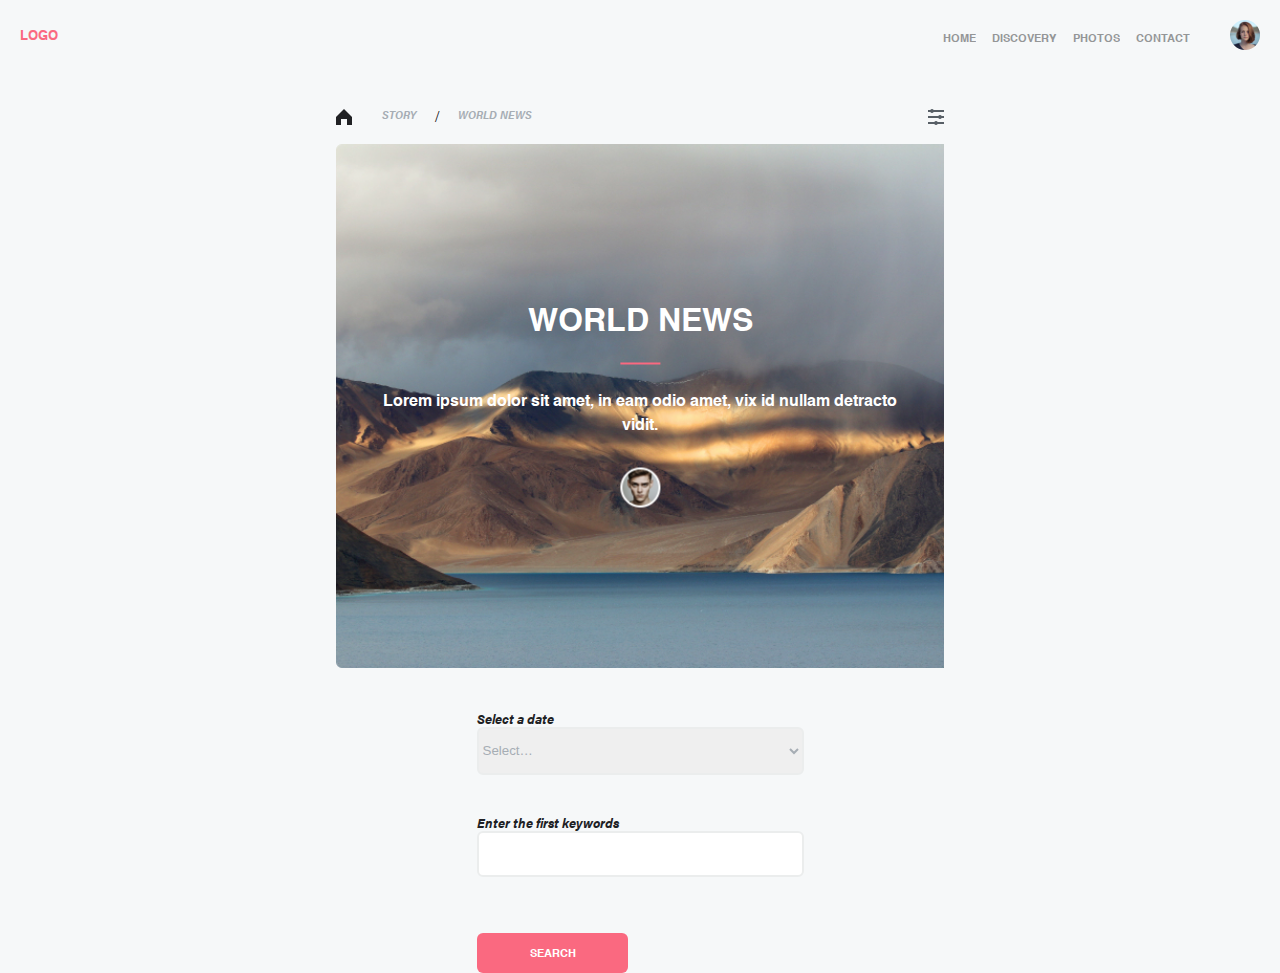
==== second.html @ 4803e019 "add second html world news" ====
<!DOCTYPE html>
<html lang="en">

<head>
    <meta charset="UTF-8">
    <meta http-equiv="X-UA-Compatible" content="IE=edge">
    <meta name="viewport" content="width=device-width, initial-scale=1.0">
    <link rel="stylesheet" href="styles/reset.css">
    <link rel="stylesheet" href="styles/style.css">
    <link rel="stylesheet" href="styles/font.css">
    <link rel="stylesheet" href="styles/media.css">
    <title>Document</title>
</head>

<body>
    <header class="header hide-header">
        <div class="header-container">
            <div class="header--logo-container">
                <a href="#home" class="header--logo">LOGO</a>
            </div>
            <div class="header--nav-container">
                <nav class="navbar">
                    <ul class="navbar-ul">
                        <li class="navbar-li"><a href="#home" class="navbar-link">HOME</a></li>
                        <li class="navbar-li"><a href="#discovery" class="navbar-link">DISCOVERY</a></li>
                        <li class="navbar-li"><a href="#photos" class="navbar-link">PHOTOS</a></li>
                        <li class="navbar-li"><a href="#contact" class="navbar-link">CONTACT</a></li>
                    </ul>
                </nav>
                <div class="header--img">
                    <a href="#secondpage"><img src="images/header/christopher.png" alt="christopher"></a>
                </div>
            </div>
        </div>
    </header>
    <section class="section-style">
        <div class="container">
            <div class="container-header">
                <div class="left-icons">
                    <a href="index.html" class="hide-back-arrow">
                        <svg xmlns="http://www.w3.org/2000/svg" width="16" height="16" viewBox="0 0 16 16">
                            <path id="Arrow_Back" data-name="Arrow Back"
                                d="M16,7H3.8L9.4,1.4,8,0,0,8l8,8,1.4-1.4L3.8,9H16Z" fill="#343638" />
                        </svg>
                    </a>
                    <div class="hide-arrow">
                        <a href="#">
                            <svg xmlns="http://www.w3.org/2000/svg" width="16" height="16" viewBox="0 0 16 16">
                                <path id="home" d="M0,8,8,0l8,8v8H11V10H5v6H0Z" fill="#202124" />
                            </svg>
                        </a>
                        <a href="#" class="story">STORY </a>
                        <span>/</span>
                        <a href="#" class="world"> WORLD NEWS</a>
                    </div>
                </div>
                <div class="right-icon">
                    <a href="#">
                        <svg xmlns="http://www.w3.org/2000/svg" width="16" height="16" viewBox="0 0 16 16">
                            <path id="filter"
                                d="M16,1V3H5.7A1.945,1.945,0,0,1,2.3,3H0V1H2.3A1.945,1.945,0,0,1,5.7,1ZM12,6a1.936,1.936,0,0,0-1.7,1H0V9H10.3a1.945,1.945,0,0,0,3.4,0H16V7H13.7A1.936,1.936,0,0,0,12,6ZM8,12a1.936,1.936,0,0,0-1.7,1H0v2H6.3a1.945,1.945,0,0,0,3.4,0H16V13H9.7A1.936,1.936,0,0,0,8,12Z"
                                fill="#575f66" />
                        </svg>
                    </a>
                </div>
            </div>
            <div class="container-img-form">
                <div class="main-image-container">
                    <div class="main-img">
                        <img class="img" src="secondHtml/worldNews/mainImg.png" alt="">
                    </div>
                    <div class="main-img-text">
                        <h2>WORLD NEWS</h2>
                        <p>Lorem ipsum dolor sit amet, in eam odio amet, vix id nullam detracto vidit.</p>
                        <img src="secondHtml/worldNews/avatar.png" alt="">
                    </div>
                </div>
                <div class="forms-container">
                    <form class="form-section" action="/action_page.php">
                        <div class="select-form">
                            <label for="date" class="select-label">Select a date</label>
                            <select name="date" id="date">
                                <option value="select">Select…</option>
                                <option value="january">January</option>
                                <option value="March">March</option>
                                <option value="April">April</option>
                            </select>
                        </div>
                        <div class="input-form">
                            <label for="key" class="input-label">Enter the first keywords</label>
                            <input type="text" id="key">
                        </div>
                        <div class="search-button">
                            <button type="button" class="search-btn">SEARCH</button>
                        </div>
                    </form>
                </div>
            </div>
        </div>
    </section>
</body>

</html>
---- styles/style.css ----
*{
    box-sizing: border-box;
}

/*header*/
.header{
    background-color: #F6F8F9;
}
.header-container{
    max-width: calc(100vw - 40px);
    display: flex;
    justify-content: space-between;
    vertical-align: center;
    margin: 0 auto;
    padding: 20px 0 20px 0;
}
.header--logo-container{
    display: flex;
    align-items: center;
}
.header--logo{
    text-transform: uppercase;
    color: #FA6980;
    font-size: 13px;
    font-family: 'Helvetica-Bold';
}
.header--logo:hover{
    color: #FA6980;
    opacity: 70%;
}
.header--nav-container{
    max-width: 317px;
    width: 100%;
    display: flex;
    justify-content: space-between;
    flex-wrap: wrap;
    align-items: center;
}
.navbar{
    max-width: 247px;
    width: 100%;
}
.navbar-ul{
    display: flex;
    justify-content: space-between;
}
.navbar-link{
    text-transform: uppercase;
    color: #343638;
    opacity: 50%;
    font-size: 11px;
    font-family: 'Helvetica-Bold';
}
.navbar-link:hover{
    color: #343638;
    opacity: 100%;
}
.header--img{
    max-width: 30px;
}
.header--img img{
    width: 100%;
}
/* img-section */
.news--img-container{
    max-width: 840px;
    width: 100%;
}
.news--img img{
    width: 100%;
}
.news--img-container{
    position: relative;
}
.img--text-overlay{
    position: absolute;
    top: 50%;
    left: 50%;
    transform: translate(-50%, -50%);
    width: 90%;
}
.img--text-overlay h1{
    color:#FFFFFF ;
    font-size: 20px;
    font-family: 'Helvetica-Bold';
}
h1::after{
    content: "";
    display: block;
    max-width: 560px;
    width: 100%;
    height: 2px;
    margin-top: 25px;
    margin-bottom: 25px;
    background-color: #FFFFFF;
  }
  .img--text-overlay h2{
    color: #FFFFFF;
    font-size: 20px;
    font-family: 'Helvetica-Bold';
}
.img--text-overlay p {
    color: #FFFFFF;
    font-size: 13px;
    font-family: 'HelveticaRegular';
    margin: 15px 0 15px 0;
    max-width: 560px;
    width: 100%;
}
button{
    font-size: 11px;
    color: #FFFFFF;
    background-color: #FA6980;
    padding: 12px 30px 12px 30px;
    border-radius: 6px;
    border: none;
    cursor: pointer;
    font-family: 'Helvetica-Bold'; 
} 

/* more news */
.more-news-container{
    max-width: 327px;
    width: 100%;
    margin: 40px auto;
}
.more-news--heading{
    width: 100%;
    display: flex;
    justify-content: space-between;
    margin-bottom: 39px;
    border-bottom: 2px solid #EBEDED;
    padding-bottom: 41px;
}
.more-news--heading h2{
    color:#202124 ;
    font-size:24px ;
    font-family: 'Helvetica-Bold';
    text-transform: uppercase;
}
.arrow-left{
    margin-right: 32px;
}
.more-news-container h3{
    color: #FA6980;
    font-size: 16px;
    font-family: 'Helvetica-Bold';
    text-transform: uppercase;
    margin-bottom: 20px;
}
.more-news-container h4{
    color: #202124;
    font-size: 16px;
    font-family: 'Helvetica-Bold';
    margin-bottom:10px ;
}
.more-news-container p {
    color:#A6ADB4 ;
    font-size:16px ;
    font-family: 'AcuminPro';
    margin-bottom:12px ;
}
.more-news-container .time-txt{
    color: #A6ADB4;
    margin-left: 10px;
    font-style: italic;
    font-size: 13px;
    font-family: 'HelveticaOblique';
}
  .more-news--travell{ 
    margin-bottom: 41px;
}

/* trending */
.trending-container{
    max-width: 327px;
    width: 100%;
    margin: 80px auto;
}
.trending-heading{
    width: 100%;
    display: flex;
    justify-content: space-between;
    margin-bottom: 40px;
}
.trending-heading h2{
    color:#202124 ;
    font-size:24px ;
    font-family: 'Helvetica-Bold';
    text-transform: uppercase;
}
.article-img{
    margin-bottom:32px ;
}
.article-img img{
    width: 100%;
}
.article-txt h4{
    color: #202124;
    font-size: 16px;
    font-family: 'Helvetica-Bold';
    margin-bottom:10px ;
}
.article-txt p {
    color:#A6ADB4 ;
    font-size:13px ;
    font-family: 'AcuminPro';
    margin-bottom:12px ;
}
.article .time-txt{
    color: #A6ADB4;
    margin-left: 10px;
    font-style: italic;
    font-size: 13px;
    font-family: 'HelveticaOblique';
}
.article{
    margin-bottom: 73px;
}

/* happening */

.happening-container{
    max-width: 327px;
    width: 100%;
    margin: 80px auto;
}
.happening-heading{
    width: 100%;
    display: flex;
    justify-content: space-between;
    margin-bottom: 40px;
}
.happening-heading h2{
    color:#202124 ;
    font-size:24px ;
    font-family: 'Helvetica-Bold';
    text-transform: uppercase;
}
.happening-txt h3{
    color:#FFFFFF ;
    font-size: 16px;
    font-family: 'Helvetica-Bold';
    margin-bottom: 50px;
}
.happening-txt h2{
    font-family: 'Helvetica-Bold';
    font-size: 24px;
    margin-bottom: 10px;
}
.happening-txt h2 a{
    color: #FFFFFF;
}
.happening-txt p{
    color: #FFFFFF;
    font-size: 16px;
    font-family: 'HelveticaRegular';
    margin-bottom: 12px;
}
.happening-txt .time-txt{
    color: #A6ADB4;
    margin-left: 10px;
    font-style: italic;
    font-size: 13px;
}
.happening-articles{
    position: relative;
    margin-bottom: 40px;
}
.happening-txt{
    position: absolute;
    top: 50%;
    left: 50%;
    transform: translate(-50%, -50%);
    width: 90%;
}
.article-text h3{
    color: #202124;
    font-size: 16px;
    font-family: 'AcuminPro';
    margin:20px 0 13px 0 ;
}
.article-text .time-txt{
    color: #A6ADB4;
    margin-left: 10px;
    font-style: italic;
    font-size: 13px;
    font-family: 'HelveticaOblique';
}
.article-text .underline{
    border-bottom: 1px solid #A6ADB4;
}

/* footer */
footer{
    background: #A6ADB4;
}
.links-list-container{
    max-width: 570px;
    width: 100%;
    display: flex;
    justify-content: space-between;
    margin: 0 auto;
    padding-top:58px;
}
.footer-list-container{
    max-width: 243px;
    width: 100%;
    display: flex;
    justify-content: space-between;
}
.footer-logo-style{
    color: #FFFFFF;
    font-size: 13px;
    font-family: 'AcuminPro';
    text-transform: uppercase;
}
.footer-list-style{
    color: #CBD0D3;
    font-size:13px;
    font-family: 'Helvetica-Bold';
}
.icons-email{
    margin: 50px auto 0;
    display: flex;
    justify-content: space-between;
    align-items: flex-end;
    min-height: 56px;
    max-width: 608px;
    width: 100%;
    padding-bottom: 60px;
}
.footer-icons-list{
    max-width: 136px;
    width: 100%;
    align-items: flex-end;
}
.footer-lists-ul{
    display: flex;
    justify-content: space-between;
}
.footer-email{
    max-width: 284px;
    width: 100%;
    min-height:40px ;
    position: relative;
}
input[type="email"]{
    width: 100%;
    min-height: 40px;
    border: 2px solid #FFFFFF;
    opacity: 10%;
    background: none;
}
input[type="email"]:hover{
    opacity: 80%;
    font-size: 20px;
}
.email-send-icon{
    position: absolute;
    right: 5%;
    top: 20%;
}
.email-under-txt{
    margin-top: 16px;
    color: #CBD0D3;
    font-size: 11px;
    font-family: 'HelveticaRegular';
}


/* second-html */
.section-style{
    background:#F6F8F9 ;
    padding-top: 36px;
}
.container-header{
    max-width: 350px;
    width: 100%;
    margin: 0 auto;
    display: flex;
    justify-content: space-between;
}
.main-image-container{
    max-width: 375px;
    width: 100%;
    position: relative;
    margin-top: 16px;
}
.main-image-container .img{
    width: 100%;
}
.main-img-text{
    position: absolute;
    top: 50%;
    left: 50%;
    transform: translate(-50%, -50%);
    width: 90%;
    text-align: center;
}
.main-img-text h2{
    color:#FFFFFF;
    font-size: 32px;
    font-family: 'Helvetica-Bold';
}
.main-img-text h2::after{
    content: "";
    display: block;
    max-width: 40px;
    width: 100%;
    height: 2px;
    margin-bottom: 25px;
    background-color: #FA6980;
    margin: 25px auto 25px;
}
.main-img-text p{
    color: #FFFFFF;
    font-size:16px ;
    font-family: 'Helvetica-Bold';
    line-height: 1.5;
    margin-bottom: 30px;
}
.form-section{
    max-width: 327px;
    width: 100%;
    margin: 40px auto 0;
}
#date{
    width: 100%;
    border: 2px solid #EBEDED;
    padding: 13px 0 14px 0;
    color: #A6ADB4;
    border-radius: 6px;
}
.select-label{
    color: #202124;
    font-size: 13px;
    font-family: 'AcuminPro';
}
#key{
    width: 100%;
    border: 2px solid #EBEDED;
    padding: 13px 0 14px 0;
    color: #A6ADB4;
    border-radius: 6px;
}
.input-form{
    margin-top: 40px;
}
.input-label{
    color: #202124;
    font-size: 13px;
    font-family: 'AcuminPro';
}
.search-button{
    margin-top: 56px
}
.search-btn{
    padding: 16px 52px 13px 53px;
    font-size: 11px;
    font-family: 'Helvetica-Bold';
    text-transform: uppercase;
}
---- styles/font.css ----
@font-face{
	font-family: 'Helvetica-Bold';
	src: url('../fonts/helvetica/Helvetica-Bold.ttf');
    src: url('../fonts/helvetica/Helvetica-Bold.woff');
    src: url('../fonts/helvetica/Helvetica-Bold.woff2');
}
@font-face{
	font-family: 'AcuminPro';
	src: url('../fonts/acumin/AcuminPro.ttf');
    src: url('../fonts/acumin/AcuminPro.woff');
    src: url('../fonts/acumin/AcuminPro.woff2');
}
@font-face{
	font-family: 'HelveticaRegular';
	src: url('../fonts/helvetica/HelveticaRegular.ttf');
    src: url('../fonts/helvetica/HelveticaRegular.woff');
    src: url('../fonts/helvetica/HelveticaRegular.woff2');
}
@font-face{
	font-family: 'HelveticaOblique';
	src: url('../fonts/helvetica/HelveticaOblique.ttf');
    src: url('../fonts/helvetica/HelveticaOblique.woff');
    src: url('../fonts/helvetica/HelveticaOblique.woff2');
}
---- styles/media.css ----
@media(min-width: 375px){
    .hide{
        display: none;
    }
    .hide-arrow{
        display: none;
    }
    .hide-header{
        display: none;
    }
}


@media(min-width: 768px){
    .img--text-overlay{
        max-width: calc(100% - 160px);
        width: 100%;
    }
    .img--text-overlay h1,h2{
        font-size: 24px;
    }
    .img--text-overlay p{
        font-size: 16px;
        margin: 20px 0 20px 0;
    }
    h1::after{
        margin: 40px 0 40px 0;
    }
    .more-news-container{
        max-width: 608px;
        width: 100%;
    }
    .articles-container{
        display: flex;
        justify-content: space-between;
    }
    .more-news--travell, .more-news--technology{
        max-width: 284px;
        width: 100%;
    }
    .trending-container{
        max-width: 608px;
        width: 100%;
    }
    .articles{
        display: flex;
        justify-content: space-between;
    }
    .article{
        max-width: 284px;
        width: 100%;
    }
    .happening-container{
        max-width: 608px;
        width: 100%;
    }
    .happening-img img{
        width: 100%;
        max-height: 430px;
    }
    .happening-txt h3{
        margin-bottom: 227px;
    }
    .last-articles-container{
        display: flex;
        justify-content: space-between;
    }
    .last-articles-container img{
        max-width: 284px;
    }
    .hide-arrow{
        display: flex;
    }
    .hide-header{
        display: block;
    }
    .container{
        max-width: 608px;
        width: 100%;
        justify-content: center;
        margin: 0 auto;
    }
    .container-header{
        max-width: 608px;
        width: 100%;
        display: flex;
        justify-content: space-between;
    }
    .hide-back-arrow{
        display: none;
    }
    .main-image-container{
        max-width: 608px;
        width: 100%;
    }
    .story{
        margin: 0 19px 0 30px;
    }
    .world{
        margin: 0 0 0 19px;
    }
    .hide-arrow a{
        color: #A6ADB4;
        font-size: 11px;
        font-family: 'AcuminPro';
    }
    .hide-arrow a:hover{
        color:#202124 ;
    }
}


@media(min-width: 1367px){
    .news{
        display: flex;
        flex-wrap: wrap;
    }
    .articles-container{
        flex-direction: column;
    } 
     .more-news-container{
        max-width: 383px;
        margin: auto;
    } 
    .hide{
        display: block;
    }
    .trending-container{
        max-width: 1200px;
        width: 100%;
    }
    .article{
        max-width: 360px;
        width: 100%;
    }
    .happening-container{
        max-width: 1200px;
        width: 100%;
    }
    .happening-img img{
        max-width: 760px;
        width: 100%;
    }
    .last-articles-container{
        flex-direction: column;
        justify-content: space-evenly;
        justify-content: flex-start;
    }
    .common-container-articles{
        display: flex;
        justify-content: space-between;
    }
    .overlay-text-articles{
        max-width: 760px;
        width: 100%;
    }
    .last-articles-container img{
        max-width: 360px;
        width: 100%;
    }
    footer{
        display: flex;
    }
    .links-list-container{
        max-width: 378px;
        width: 100%;
        justify-content: space-between;
    }
    .icons-email{
        align-items: flex-start;
    }
    .container{
        max-width: 1160px;
        width: 100%;
    }
    .container-img-form{
        display: flex;
        justify-content: space-between;
    }
    .forms-container{
        margin: auto;
    }
    .container-header{
        max-width: 1160px;
        width: 100%;
    }
}
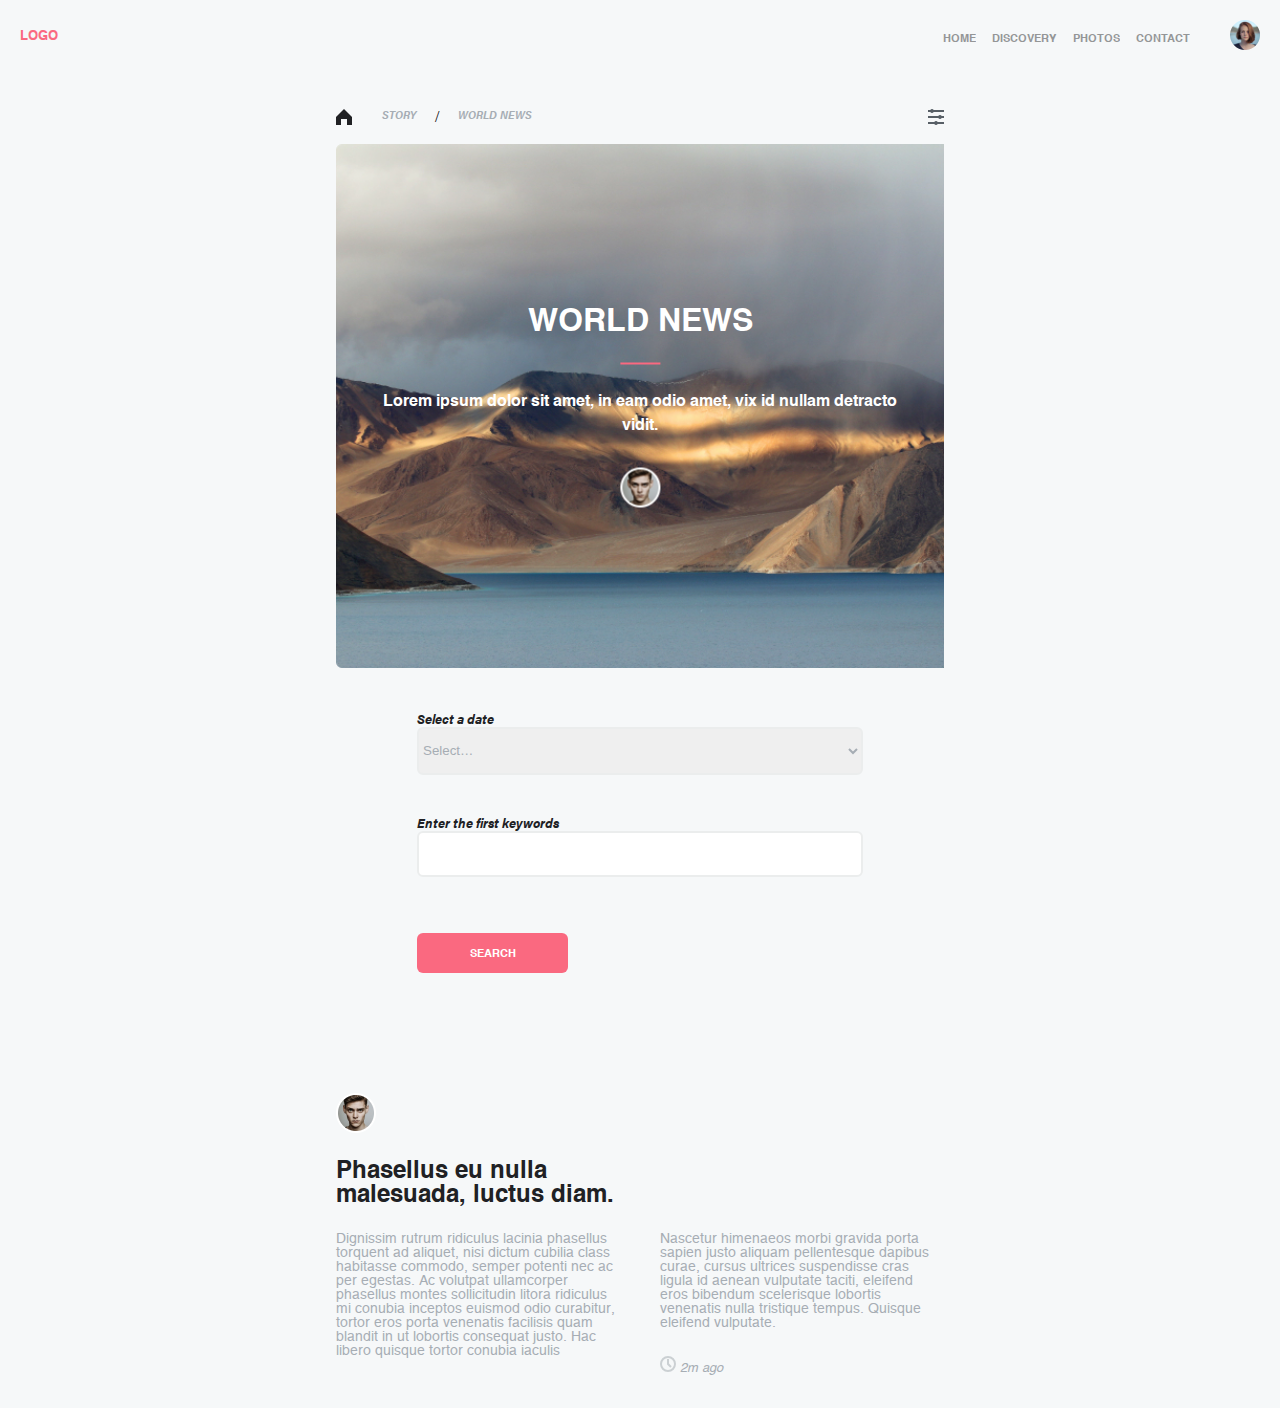
==== commit 6ab77874: "add new section second html" ====
--- a/second.html
+++ b/second.html
@@ -44,7 +44,7 @@
                         </svg>
                     </a>
                     <div class="hide-arrow">
-                        <a href="#">
+                        <a href="index.html">
                             <svg xmlns="http://www.w3.org/2000/svg" width="16" height="16" viewBox="0 0 16 16">
                                 <path id="home" d="M0,8,8,0l8,8v8H11V10H5v6H0Z" fill="#202124" />
                             </svg>
@@ -67,12 +67,12 @@
             <div class="container-img-form">
                 <div class="main-image-container">
                     <div class="main-img">
-                        <img class="img" src="secondHtml/worldNews/mainImg.png" alt="">
+                        <img class="img" src="secondHtml/worldNews/mainImg.png" alt="img" />
                     </div>
                     <div class="main-img-text">
                         <h2>WORLD NEWS</h2>
                         <p>Lorem ipsum dolor sit amet, in eam odio amet, vix id nullam detracto vidit.</p>
-                        <img src="secondHtml/worldNews/avatar.png" alt="">
+                        <img src="secondHtml/worldNews/avatar.png" alt="img">
                     </div>
                 </div>
                 <div class="forms-container">
@@ -88,7 +88,7 @@
                         </div>
                         <div class="input-form">
                             <label for="key" class="input-label">Enter the first keywords</label>
-                            <input type="text" id="key">
+                            <input type="text" id="key" />
                         </div>
                         <div class="search-button">
                             <button type="button" class="search-btn">SEARCH</button>
@@ -98,6 +98,37 @@
             </div>
         </div>
     </section>
+    <section class="personal-img-section">
+        <div class="personal-img-container">
+            <div class="personal-img-space">
+                <img src="secondHtml/worldNews/avatar.png" alt="img">
+                <p>Phasellus eu nulla malesuada, luctus diam.</p>
+            </div>
+            <div class="paragraphs">
+                <p class="parapgraph-one">Dignissim rutrum ridiculus lacinia phasellus torquent ad aliquet, nisi dictum
+                    cubilia class habitasse
+                    commodo, semper potenti nec ac per egestas. Ac volutpat ullamcorper phasellus montes sollicitudin
+                    litora ridiculus mi conubia inceptos euismod odio curabitur, tortor eros porta venenatis facilisis
+                    quam blandit in ut lobortis consequat justo. Hac libero quisque tortor conubia iaculis</p>
+                <div class="paragraph-time">
+                    <p>Nascetur himenaeos morbi gravida porta sapien justo aliquam pellentesque dapibus curae, cursus
+                        ultrices suspendisse cras ligula id aenean vulputate taciti, eleifend eros bibendum scelerisque
+                        lobortis venenatis nulla tristique tempus. Quisque eleifend vulputate.</p>
+                    <div class="time">
+                        <span>
+                            <svg id="time" xmlns="http://www.w3.org/2000/svg" width="16" height="16"
+                                viewBox="0 0 16 16">
+                                <path id="Path_5" data-name="Path 5"
+                                    d="M8,0a8,8,0,1,0,8,8A8.024,8.024,0,0,0,8,0ZM8,14a6,6,0,1,1,6-6A6.018,6.018,0,0,1,8,14ZM9,7.6l2.7,2.7-1.4,1.4L7,8.4V3H9Z"
+                                    fill="#cbd0d3" />
+                            </svg>
+                        </span>
+                        <span class="time-txt">2m ago</span>
+                    </div>
+                </div>
+            </div>
+        </div>
+    </section>
 </body>
 
 </html>--- a/styles/style.css
+++ b/styles/style.css
@@ -441,7 +441,7 @@
     width: 100%;
     border: 2px solid #EBEDED;
     padding: 13px 0 14px 0;
-    color: #A6ADB4;
+    color: black;
     border-radius: 6px;
 }
 .input-form{
@@ -460,4 +460,41 @@
     font-size: 11px;
     font-family: 'Helvetica-Bold';
     text-transform: uppercase;
+}
+
+/* personal-img-section */
+
+.personal-img-section{
+    padding-top: 120px;
+    background: #F6F8F9;
+}
+.personal-img-container{
+    max-width: 320px;
+    width: 100%;
+    margin: 0 auto;
+}
+.personal-img-space{
+    margin-bottom: 24px;
+}
+.personal-img-space p{
+     color: #202124;
+     font-size: 24px;
+     font-family: "Helvetica-Bold";
+     margin: 24px 0;
+}
+.paragraphs .parapgraph-one{
+    margin-bottom:50px;
+}
+.paragraphs p{
+    color: #A6ADB4;
+    font-size: 14px;
+    font-family: 'HelveticaRegular';
+}
+.paragraphs .time{
+    margin-top: 26px;
+}
+.time .time-txt{
+    color:#A6ADB4 ;
+    font-size:13px ;
+    font-family: 'HelveticaOblique';
 }--- a/styles/media.css
+++ b/styles/media.css
@@ -106,6 +106,30 @@
     }
     .hide-arrow a:hover{
         color:#202124 ;
+    }
+    .form-section{
+        max-width: 446px;
+        width: 100%;
+    }
+    .personal-img-container{
+        max-width: 608px;
+        width: 100%;
+    }
+    .paragraphs{
+        display: flex;
+        justify-content: space-between;
+    }
+    .paragraphs p{
+        max-width: 284px;
+        width: 100%;
+    }
+    .paragraph-time{
+        display: flex;
+        flex-direction: column;
+    }
+    .personal-img-space p{
+        max-width: 279px;
+        width: 100%;
     }
 }
 
@@ -184,4 +208,13 @@
         max-width: 1160px;
         width: 100%;
     }
+    .personal-img-container{
+        max-width: 1200px;
+        width: 100%;
+        display: flex;
+        justify-content: space-between;
+    }
+    .paragraph-time {
+        padding-left: 20px;
+    }
 }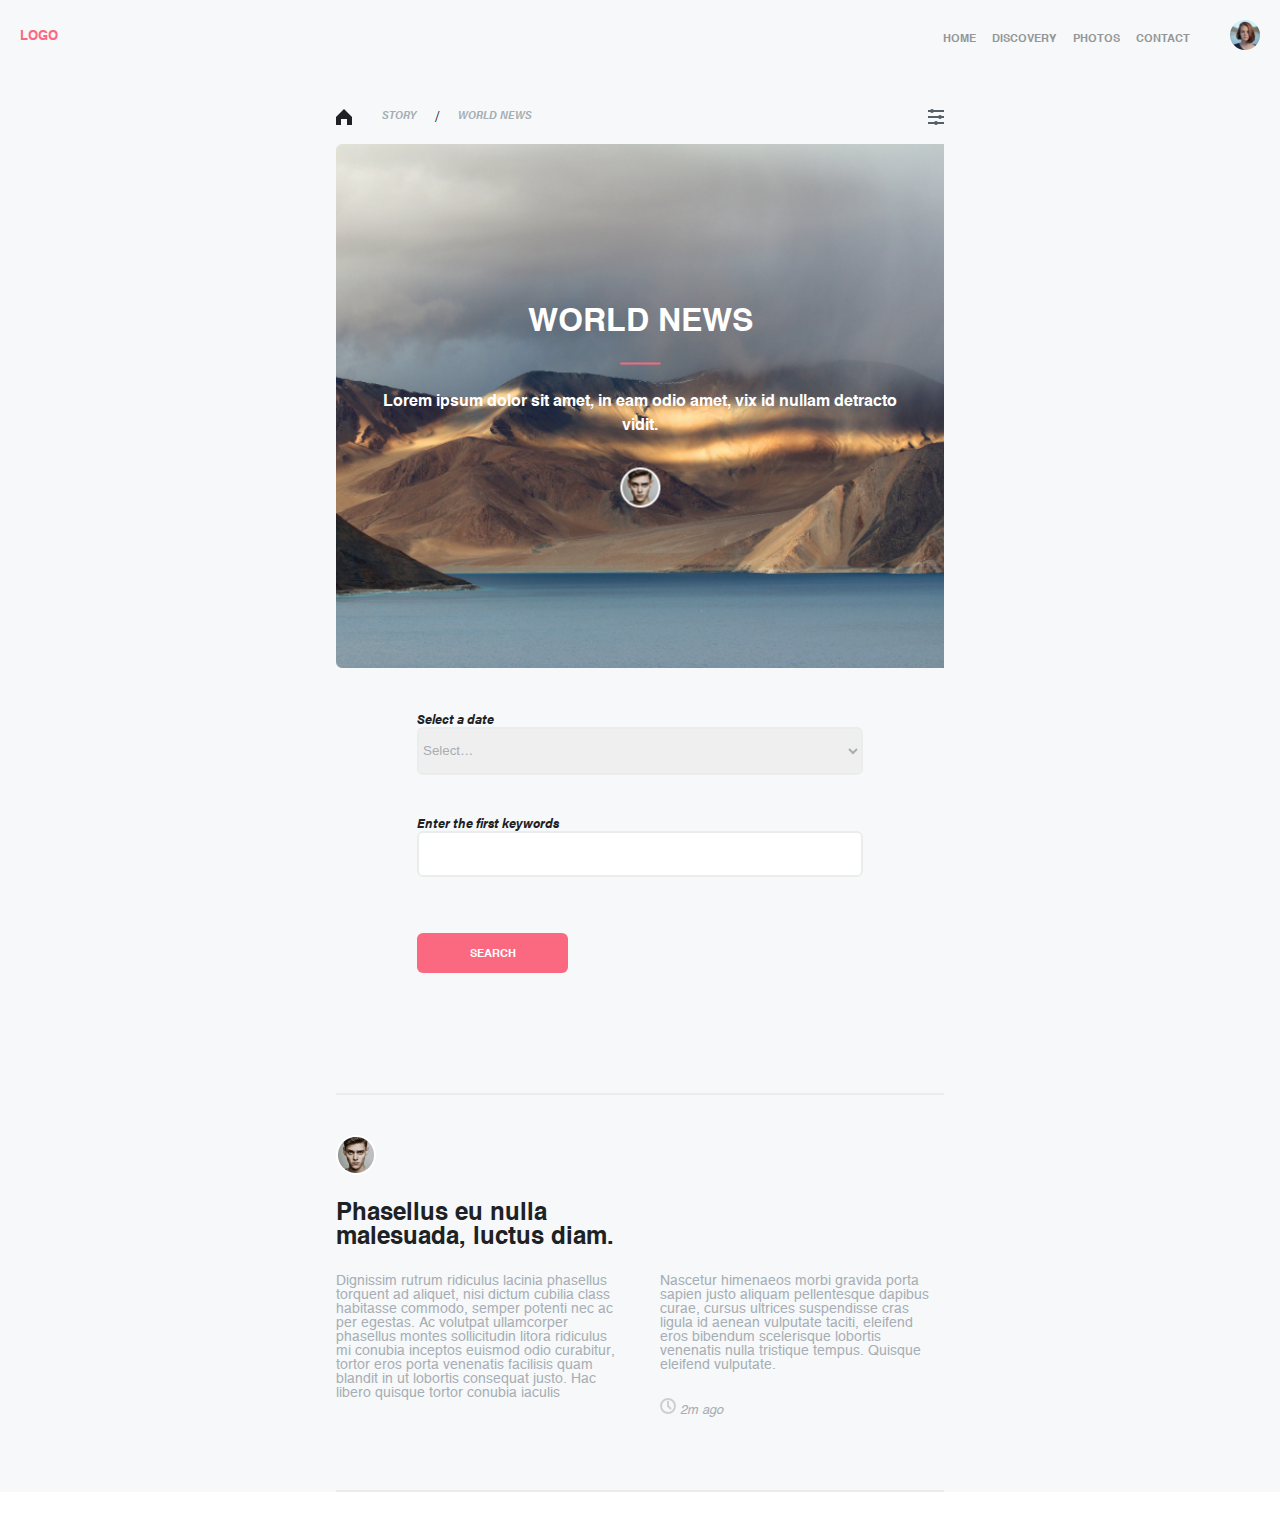
==== commit a4a1f8b5: "add meta tags" ====
--- a/second.html
+++ b/second.html
@@ -5,6 +5,16 @@
     <meta charset="UTF-8">
     <meta http-equiv="X-UA-Compatible" content="IE=edge">
     <meta name="viewport" content="width=device-width, initial-scale=1.0">
+    <meta property="og:url" content="https://grapava00.github.io/unilab/" />
+    <meta property="og:title" content="WORLD NEWS" />
+    <meta property="og:image" content="images/trending/mountain-img.png" />
+    <meta property="og:description"
+        content="For some reason — this country, this city, this neighborhood, this particular street —  is the place you are living a majority of your life in." />
+    <meta property="og:type" content="Articles about world news" />
+    <meta name="description"
+        content="For some reason — this country, this city, this neighborhood, this particular street —  is the place you are living a majority of your life in." />
+    <meta name="keywords" content="html,css, js" />
+    <meta name="author" content="Giorgi rapava">
     <link rel="stylesheet" href="styles/reset.css">
     <link rel="stylesheet" href="styles/style.css">
     <link rel="stylesheet" href="styles/font.css">
--- a/styles/style.css
+++ b/styles/style.css
@@ -471,7 +471,10 @@
 .personal-img-container{
     max-width: 320px;
     width: 100%;
-    margin: 0 auto;
+    margin: 0 auto 40px;
+    padding: 40px 0 ;
+    border-top: 2px solid #EBEDED;
+    border-bottom: 2px solid #EBEDED;
 }
 .personal-img-space{
     margin-bottom: 24px;
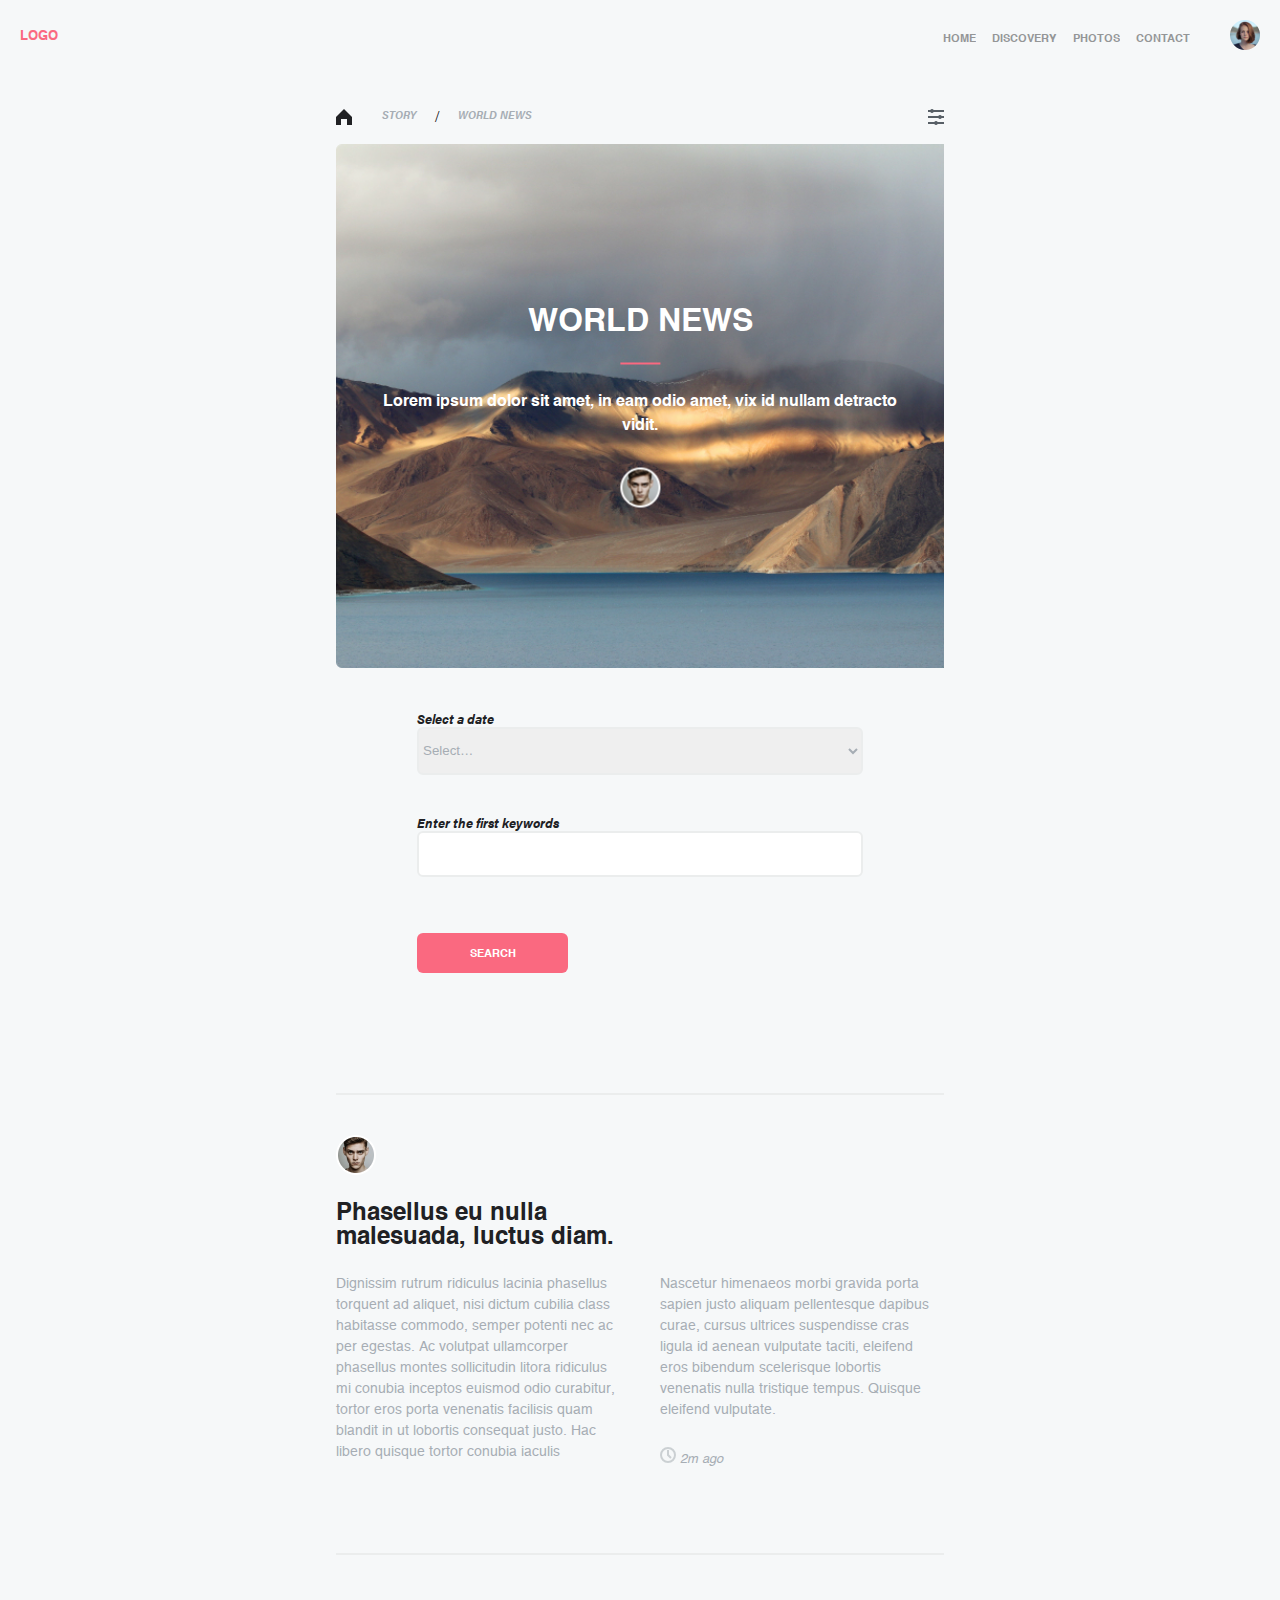
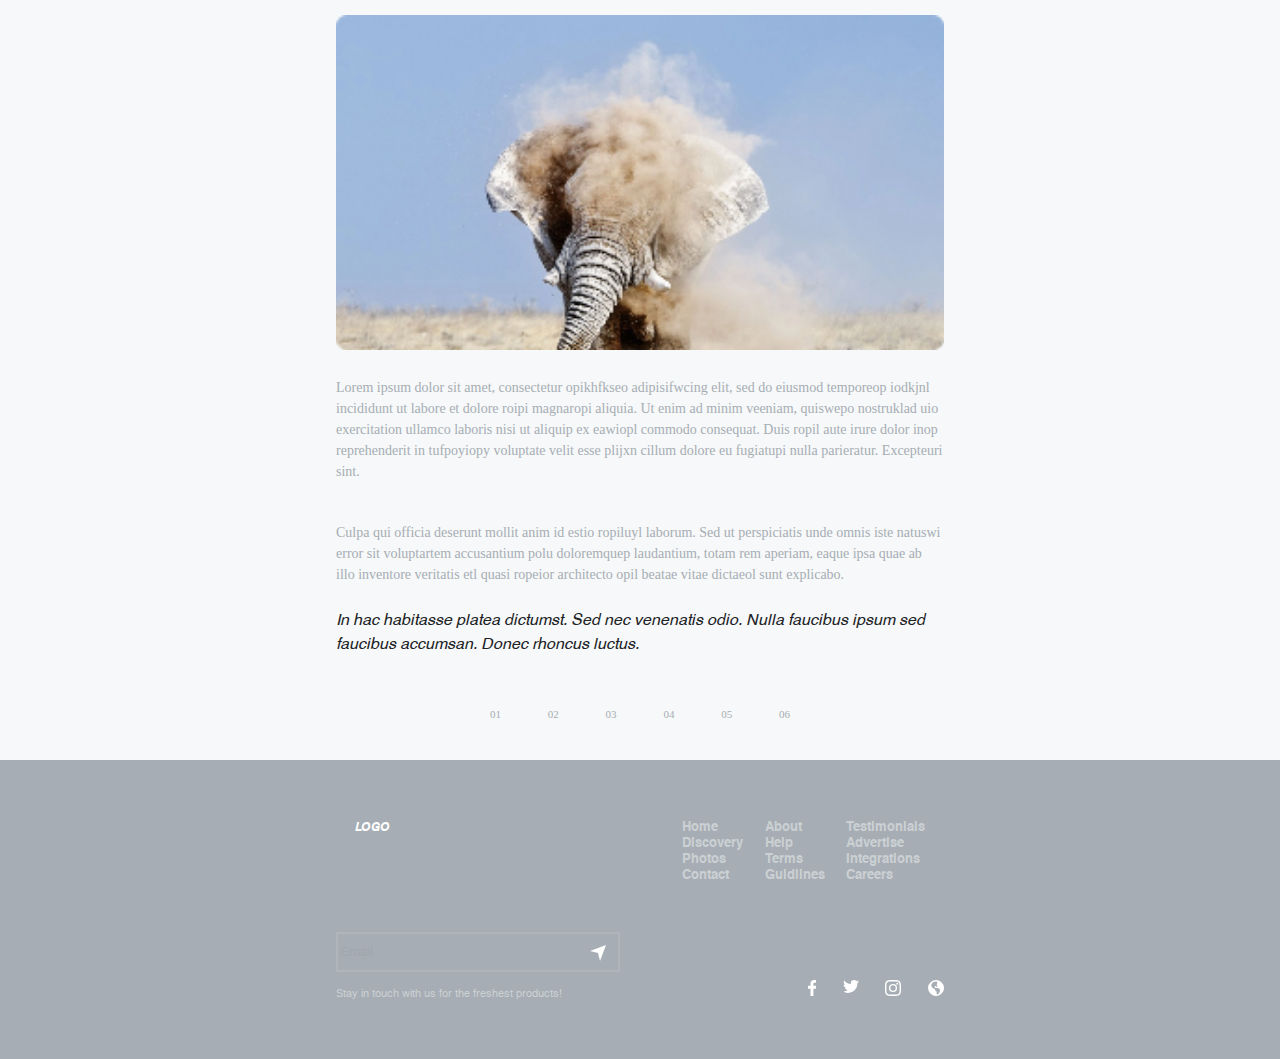
==== commit 9e0d787d: "add full second html" ====
--- a/second.html
+++ b/second.html
@@ -139,6 +139,159 @@
             </div>
         </div>
     </section>
+    <section class="last-section">
+        <div class="last-section-container">
+            <div class="last-img-container">
+                <img src="secondHtml/elephant/elephant1.png" alt="elephant">
+            </div>
+            <div class="last-paragraph-container">
+                <p class="last-paragraph-one">
+                    Lorem ipsum dolor sit amet, consectetur opikhfkseo adipisifwcing elit, sed do eiusmod temporeop
+                    iodkjnl incididunt ut labore et dolore roipi magnaropi aliquia. Ut enim ad minim veeniam, quiswepo
+                    nostruklad uio exercitation ullamco laboris nisi ut aliquip ex eawiopl commodo consequat. Duis ropil
+                    aute irure dolor inop reprehenderit in tufpoyiopy voluptate velit esse plijxn cillum dolore eu
+                    fugiatupi nulla parieratur. Excepteuri sint.
+                </p>
+                <p class="last-paragraph-second">
+                    Culpa qui officia deserunt mollit anim id estio
+                    ropiluyl laborum. Sed ut perspiciatis unde omnis iste natuswi error sit voluptartem accusantium polu
+                    doloremquep laudantium, totam rem aperiam, eaque ipsa quae ab illo inventore veritatis etl quasi
+                    ropeior architecto opil beatae vitae dictaeol sunt explicabo.
+                </p>
+                <p class="hide-paragraph">
+                    In hac habitasse platea dictumst. Sed nec venenatis odio. Nulla faucibus ipsum sed faucibus
+                    accumsan. Donec rhoncus luctus.
+                </p>
+            </div>
+            <div class="hide-number">
+                <div class="number-links">
+                    <a href="#">01</a>
+                    <a href="#">02</a>
+                    <a href="#">03</a>
+                    <a href="#">04</a>
+                    <a href="#">05</a>
+                    <a href="#">06</a>
+                </div>
+            </div>
+        </div>
+    </section>
+    <footer>
+        <div class="links-list-container">
+            <div class="footer-logo">
+                <a href="#home" class="footer-logo-style">LOGO</a>
+            </div>
+            <div class="footer-list-container">
+                <div class="footer-lists-col1">
+                    <ul>
+                        <li>
+                            <a href="#" class="footer-list-style">Home</a>
+                        </li>
+                        <li>
+                            <a href="#" class="footer-list-style">Discovery</a>
+                        </li>
+                        <li>
+                            <a href="#" class="footer-list-style">Photos</a>
+                        </li>
+                        <li>
+                            <a href="#" class="footer-list-style">Contact</a>
+                        </li>
+                    </ul>
+                </div>
+                <div class="footer-lists-col2">
+                    <ul>
+                        <li>
+                            <a href="#" class="footer-list-style">About</a>
+                        </li>
+                        <li>
+                            <a href="#" class="footer-list-style">Help</a>
+                        </li>
+                        <li>
+                            <a href="#" class="footer-list-style">Terms</a>
+                        </li>
+                        <li>
+                            <a href="#" class="footer-list-style">Guidlines</a>
+                        </li>
+                    </ul>
+                </div>
+                <div class="footer-lists-col3">
+                    <ul>
+                        <li>
+                            <a href="#" class="footer-list-style">Testimonials</a>
+                        </li>
+                        <li>
+                            <a href="#" class="footer-list-style">Advertise</a>
+                        </li>
+                        <li>
+                            <a href="#" class="footer-list-style">Integrations</a>
+                        </li>
+                        <li>
+                            <a href="#" class="footer-list-style">Careers</a>
+                        </li>
+                    </ul>
+                </div>
+            </div>
+        </div>
+        <div class="icons-email">
+            <div class="footer-email">
+                <div class="input-field">
+                    <label for="email">
+                        <input type="email" maxlength="40" id="email" placeholder="Email">
+                    </label>
+                </div>
+                <div class="email-send-icon">
+                    <a href="#">
+                        <svg xmlns="http://www.w3.org/2000/svg" width="16" height="16" viewBox="0 0 16 16">
+                            <path id="send" d="M10,16,8,8,0,6,16,0Z" fill="#fff" />
+                        </svg>
+                    </a>
+                </div>
+                <div class="email-under-txt">
+                    Stay in touch with us for the freshest products!
+                </div>
+            </div>
+            <div class="footer-icons-list">
+                <ul class="footer-lists-ul">
+                    <li>
+                        <a href="#">
+                            <svg xmlns="http://www.w3.org/2000/svg" width="8.356" height="16" viewBox="0 0 8.356 16">
+                                <path id="Path_1" data-name="Path 1"
+                                    d="M85.422,16V8.711h2.489l.356-2.844H85.422V4.089c0-.8.267-1.422,1.422-1.422h1.511V.089C88,.089,87.111,0,86.133,0a3.431,3.431,0,0,0-3.644,3.733V5.867H80V8.711h2.489V16Z"
+                                    transform="translate(-80)" fill="#fff" />
+                            </svg>
+                        </a>
+                    </li>
+                    <li>
+                        <a href="#">
+                            <svg xmlns="http://www.w3.org/2000/svg" width="16" height="12.978" viewBox="0 0 16 12.978">
+                                <path id="Path_2" data-name="Path 2"
+                                    d="M43.067,14.978A9.25,9.25,0,0,0,52.4,5.644V5.2A7.225,7.225,0,0,0,54,3.511a7.379,7.379,0,0,1-1.867.533,3.458,3.458,0,0,0,1.422-1.778,8.153,8.153,0,0,1-2.044.8A3.175,3.175,0,0,0,49.111,2a3.34,3.34,0,0,0-3.289,3.289A1.733,1.733,0,0,0,45.911,6a9.19,9.19,0,0,1-6.756-3.467,3.4,3.4,0,0,0-.444,1.689,3.532,3.532,0,0,0,1.422,2.756,3,3,0,0,1-1.511-.444h0a3.249,3.249,0,0,0,2.667,3.2,2.74,2.74,0,0,1-.889.089,1.513,1.513,0,0,1-.622-.089,3.367,3.367,0,0,0,3.111,2.311A6.711,6.711,0,0,1,38.8,13.467a2.461,2.461,0,0,1-.8-.089,8.39,8.39,0,0,0,5.067,1.6"
+                                    transform="translate(-38 -2)" fill="#fff" />
+                            </svg>
+                        </a>
+                    </li>
+                    <li>
+                        <a href="#">
+                            <svg xmlns="http://www.w3.org/2000/svg" width="16" height="16" viewBox="0 0 16 16">
+                                <path id="Path_3" data-name="Path 3"
+                                    d="M8,1.422a24.53,24.53,0,0,1,3.2.089,4.123,4.123,0,0,1,1.511.267,3.122,3.122,0,0,1,1.511,1.511A4.123,4.123,0,0,1,14.489,4.8c0,.8.089,1.067.089,3.2a24.53,24.53,0,0,1-.089,3.2,4.123,4.123,0,0,1-.267,1.511,3.122,3.122,0,0,1-1.511,1.511,4.123,4.123,0,0,1-1.511.267c-.8,0-1.067.089-3.2.089a24.53,24.53,0,0,1-3.2-.089,4.123,4.123,0,0,1-1.511-.267,3.122,3.122,0,0,1-1.511-1.511A4.123,4.123,0,0,1,1.511,11.2c0-.8-.089-1.067-.089-3.2a24.53,24.53,0,0,1,.089-3.2,4.123,4.123,0,0,1,.267-1.511A3.192,3.192,0,0,1,2.4,2.4a1.5,1.5,0,0,1,.889-.622A4.123,4.123,0,0,1,4.8,1.511,24.53,24.53,0,0,1,8,1.422M8,0A26.264,26.264,0,0,0,4.711.089,5.488,5.488,0,0,0,2.756.444a3.48,3.48,0,0,0-1.422.889A3.48,3.48,0,0,0,.444,2.756,4.05,4.05,0,0,0,.089,4.711,26.264,26.264,0,0,0,0,8a26.264,26.264,0,0,0,.089,3.289,5.488,5.488,0,0,0,.356,1.956,3.48,3.48,0,0,0,.889,1.422,3.48,3.48,0,0,0,1.422.889,5.488,5.488,0,0,0,1.956.356A26.264,26.264,0,0,0,8,16a26.264,26.264,0,0,0,3.289-.089,5.488,5.488,0,0,0,1.956-.356,3.729,3.729,0,0,0,2.311-2.311,5.488,5.488,0,0,0,.356-1.956C15.911,10.4,16,10.133,16,8a26.264,26.264,0,0,0-.089-3.289,5.488,5.488,0,0,0-.356-1.956,3.48,3.48,0,0,0-.889-1.422A3.48,3.48,0,0,0,13.244.444,5.488,5.488,0,0,0,11.289.089,26.264,26.264,0,0,0,8,0M8,3.911A4.023,4.023,0,0,0,3.911,8,4.089,4.089,0,1,0,8,3.911m0,6.756A2.619,2.619,0,0,1,5.333,8,2.619,2.619,0,0,1,8,5.333,2.619,2.619,0,0,1,10.667,8,2.619,2.619,0,0,1,8,10.667m4.267-7.911a.978.978,0,1,0,.978.978.986.986,0,0,0-.978-.978"
+                                    fill="#fff" />
+                            </svg>
+
+                        </a>
+                    </li>
+                    <li>
+                        <a href="#">
+                            <svg xmlns="http://www.w3.org/2000/svg" width="16" height="16" viewBox="0 0 16 16">
+                                <path id="Path_4" data-name="Path 4"
+                                    d="M2.4,2.4A7.263,7.263,0,0,1,8,0a7.263,7.263,0,0,1,5.6,2.4A7.263,7.263,0,0,1,16,8a7.263,7.263,0,0,1-2.4,5.6A7.263,7.263,0,0,1,8,16a7.263,7.263,0,0,1-5.6-2.4A7.984,7.984,0,0,1,0,8,7.263,7.263,0,0,1,2.4,2.4Zm6.667,12a3.276,3.276,0,0,0,2-1.2A5.824,5.824,0,0,0,12,10.4a2.208,2.208,0,0,0-.667-1.6A2.347,2.347,0,0,0,9.6,8H8.267a3.893,3.893,0,0,1-1.2-.267,1.21,1.21,0,0,1-.4-.933.693.693,0,0,1,.267-.533A1.011,1.011,0,0,1,7.467,6a.91.91,0,0,1,.667.4c.267.133.4.267.533.267A.8.8,0,0,0,9.2,6.533.8.8,0,0,0,9.333,6a2.122,2.122,0,0,0-.667-1.333,5.515,5.515,0,0,0,.667-2.533.287.287,0,0,0-.267-.267A4.122,4.122,0,0,0,8,1.6,6.67,6.67,0,0,0,4.533,2.667a3.357,3.357,0,0,0-1.2,2.667A3.414,3.414,0,0,0,4.4,7.867,3.643,3.643,0,0,0,6.933,8.933h0v.533A1.712,1.712,0,0,0,7.467,10.8a1.942,1.942,0,0,0,1.2.8V14c0,.133,0,.133.133.267S8.933,14.4,9.067,14.4Z"
+                                    fill="#fff" />
+                            </svg>
+                        </a>
+                    </li>
+                </ul>
+            </div>
+        </div>
+    </footer>
 </body>
 
 </html>--- a/styles/style.css
+++ b/styles/style.css
@@ -471,7 +471,7 @@
 .personal-img-container{
     max-width: 320px;
     width: 100%;
-    margin: 0 auto 40px;
+    margin: 0 auto 0;
     padding: 40px 0 ;
     border-top: 2px solid #EBEDED;
     border-bottom: 2px solid #EBEDED;
@@ -487,11 +487,13 @@
 }
 .paragraphs .parapgraph-one{
     margin-bottom:50px;
+    line-height: 1.5;
 }
 .paragraphs p{
     color: #A6ADB4;
     font-size: 14px;
     font-family: 'HelveticaRegular';
+    line-height: 1.5;
 }
 .paragraphs .time{
     margin-top: 26px;
@@ -500,4 +502,60 @@
     color:#A6ADB4 ;
     font-size:13px ;
     font-family: 'HelveticaOblique';
+}
+
+/* last section elephant */
+.last-section{
+    background: #F6F8F9;
+    padding-top: 60px;
+    padding-bottom: 40px;
+}
+.last-paragraph-container{
+    border-bottom: 2px solid #F6F8F9;
+}
+.last-img-container{
+    max-width: 327px;
+    width: 100%;
+    margin: 0 auto;
+}
+.last-paragraph-one{
+    margin-bottom: 40px;
+    margin-top: 24px;
+}
+.last-paragraph-container {
+    max-width: 327px;
+    width: 100%;
+    margin: 0 auto;
+}
+.last-paragraph-one, .last-paragraph-second{
+    color:#A6ADB4;
+    font-size: 14px;
+    font-family: 'Helvetica-Regular';
+    line-height: 1.5;
+}
+.hide-paragraph{
+    color: #202124;
+    font-size: 16px;
+    line-height: 1.5;
+    font-family: 'HelveticaOblique';
+    margin-top: 24px;
+    margin-bottom:50px ;
+}
+.hide-number{
+    display: flex;
+    justify-content: center;
+}
+.number-links{
+    max-width: 300px ;
+    width: 100%;
+    display: flex;
+    justify-content: space-between;
+}
+.number-links a{
+    color:#A6ADB4 ;
+    font-size: 11px;
+    font-family: 'Helvetica-Regular';
+}
+.number-links a:hover{
+    color: #202124;
 }--- a/styles/media.css
+++ b/styles/media.css
@@ -129,6 +129,25 @@
     }
     .personal-img-space p{
         max-width: 279px;
+        width: 100%;
+    }
+    .last-section-container{
+        max-width: 608px;
+        width: 100%;
+        margin: 0 auto;
+    }
+    .last-img-container{
+        max-width: 608px;
+        width: 100%;
+    }
+    .last-img-container img{
+        width: 100%;
+    }
+    .last-paragraph-container{
+        max-width: 608px;
+        width: 100%;
+    }
+    .last-paragraph-container p{
         width: 100%;
     }
 }
@@ -217,4 +236,23 @@
     .paragraph-time {
         padding-left: 20px;
     }
+    .last-section-container{
+        max-width: 1200px;
+        width: 100%;
+    }
+    .last-img-container{
+        max-width: 1160px;
+        width: 100%;
+    }
+    .last-img-container img{
+        width: 100%;
+    }
+    .last-paragraph-container{
+        max-width: 760px;
+        width: 100%;
+        margin: 0 0 0 20px;
+    }
+    .last-paragraph-container p{
+        width: 100%;
+    }
 }